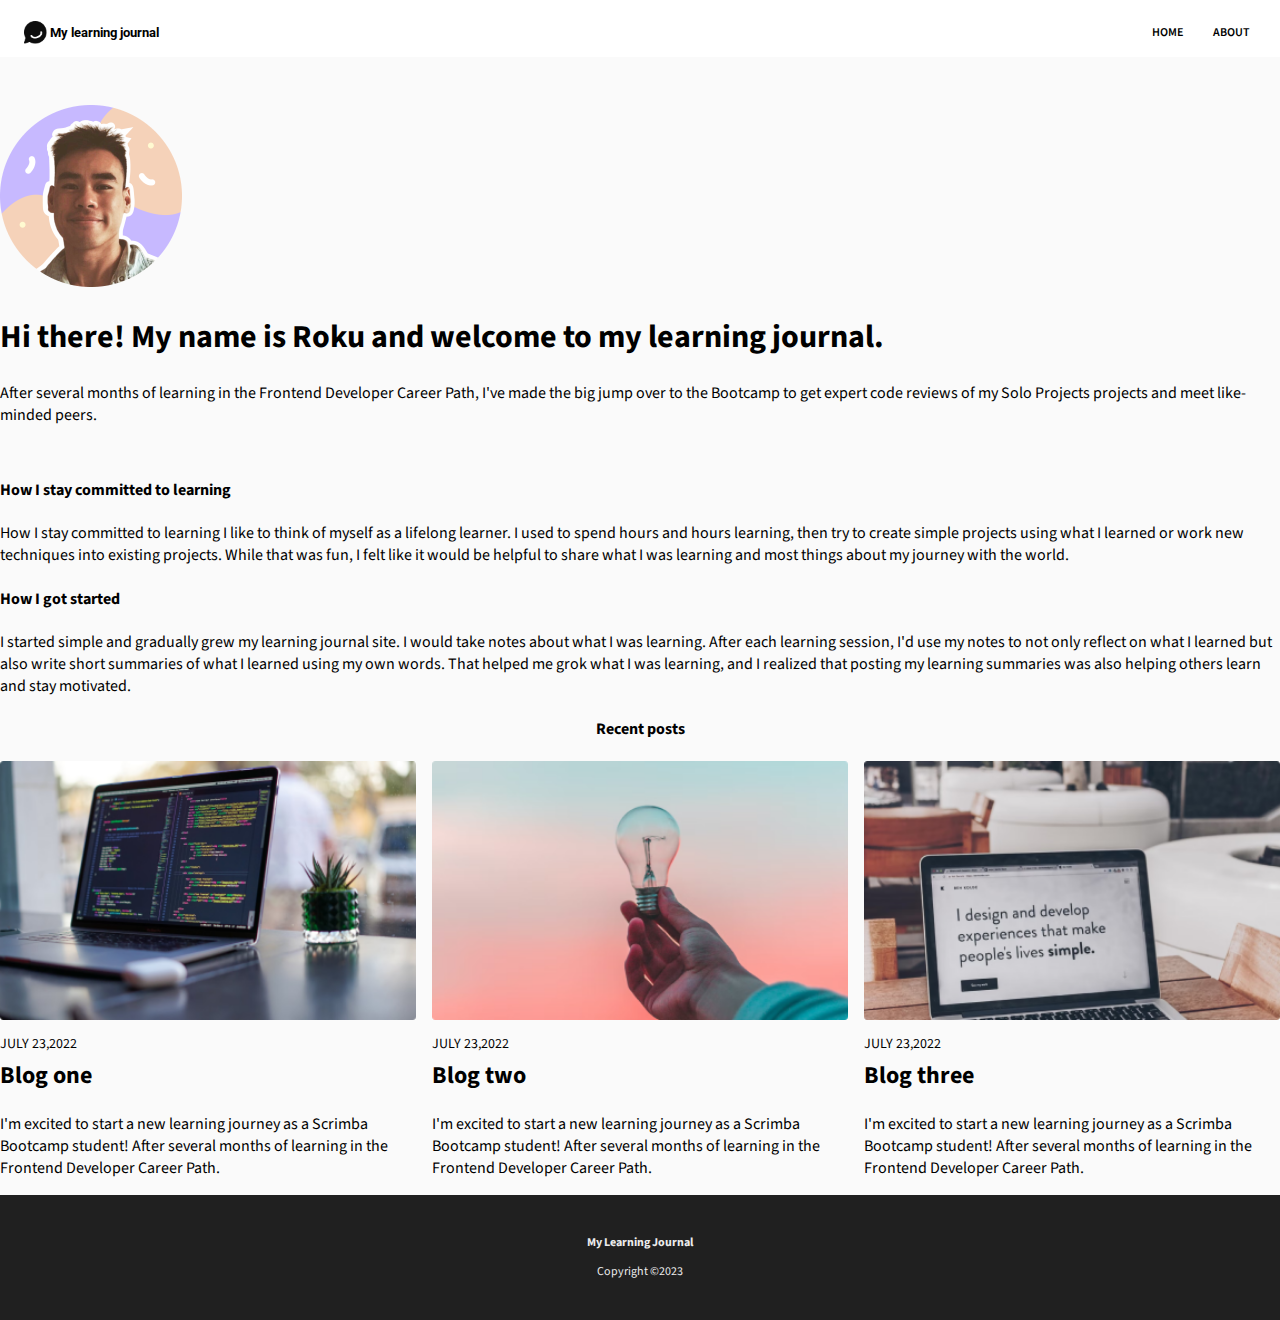
==== about.html @ bf89d670 "styling home page" ====
<!DOCTYPE html>
<html lang="en">
  <head>
    <meta charset="UTF-8" />
    <meta http-equiv="X-UA-Compatible" content="IE=edge" />
    <meta name="viewport" content="width=device-width, initial-scale=1.0" />
    <link href="style.css" rel="stylesheet" />
    <link rel="preconnect" href="https://fonts.googleapis.com" />
    <link rel="preconnect" href="https://fonts.gstatic.com" crossorigin />
    <link
      href="https://fonts.googleapis.com/css2?family=Roboto:ital,wght@0,100;0,300;0,400;0,500;0,700;0,900;1,100;1,300;1,400;1,500;1,700;1,900&family=Source+Sans+Pro:ital,wght@0,200;0,300;0,400;0,600;0,700;0,900;1,200;1,300;1,400;1,600;1,700;1,900&display=swap"
      rel="stylesheet"
    />
    <title>Document</title>
  </head>
  <body class="container--read">
    <header class="header--container">
      <div class="header--line">
        <img src="./images/image 17.png" alt="logo" />
        <h3>My learning journal</h3>
      </div>
      <nav>
        <ul class="navbar">
          <li><a href="index.html">Home</a></li>
          <li><a href="about.html">About</a></li>
        </ul>
      </nav>
    </header>
    <main class="container">


    <hero class="about--me--hero">
        <img src="images/image 18.png" alt="profile picture of me" />
        <h1 class="about--me--title">
            Hi there! My name is Roku and welcome to my learning journal.
        </h1>
        <article class="article--read--featured">
            <p class="article--featured--intro">
            After several months of learning in the Frontend Developer Career
            Path, I've made the big jump over to the Bootcamp to get expert code
            reviews of my Solo Projects projects and meet like-minded peers.
            </p>

    </hero>
      
        <h4>How I stay committed to learning</h4>
        <p>
          How I stay committed to learning I like to think of myself as a
          lifelong learner. I used to spend hours and hours learning, then try
          to create simple projects using what I learned or work new techniques
          into existing projects. While that was fun, I felt like it would be
          helpful to share what I was learning and most things about my journey
          with the world.
        </p>
        <h4>How I got started</h4>
        <p>
          I started simple and gradually grew my learning journal site. I would
          take notes about what I was learning. After each learning session, I'd
          use my notes to not only reflect on what I learned but also write
          short summaries of what I learned using my own words. That helped me
          grok what I was learning, and I realized that posting my learning
          summaries was also helping others learn and stay motivated.
        </p>
      </article>

      <section>
        <h4>Recent posts</h4>
        <div class="recent--posts">
          <article class="article--recent--read">
            <img src="./images/article-image-03.png" />
            <p class="article--date">July 23,2022</p>
            <h2 class="article--title">Blog one</h2>
            <p class="article--intro">
              I'm excited to start a new learning journey as a Scrimba Bootcamp
              student! After several months of learning in the Frontend
              Developer Career Path.
            </p>
          </article>
          <article class="article--recent--read">
            <img src="./images/article-image-02.png" />
            <p class="article--date">July 23,2022</p>
            <h2 class="article--title">Blog two</h2>
            <p class="article--intro">
              I'm excited to start a new learning journey as a Scrimba Bootcamp
              student! After several months of learning in the Frontend
              Developer Career Path.
            </p>
          </article>
          <article class="article--recent--read">
            <img src="./images/article-image-01.png" />
            <p class="article--date">July 23,2022</p>
            <h2 class="article--title">Blog three</h2>
            <p class="article--intro">
              I'm excited to start a new learning journey as a Scrimba Bootcamp
              student! After several months of learning in the Frontend
              Developer Career Path.
            </p>
          </article>
        </div>
      </section>
    </main>
    <footer>
      <p><strong>My Learning Journal</strong></p>
      <p>Copyright ©2023</p>
    </footer>
  </body>
</html>
---- style.css ----
* {
  box-sizing: border-box;
}

html,
body {
  margin: 0;
  font-family: "Source Sans Pro", sans-serif;
  max-width: 100vw;
}

/************** 
LAYOUT ************/

header {
  display: flex;
  justify-content: space-between;
}

.hero {
  height: 30%;
  display: inline-block;
}
.header--container {
  margin: 0.5em 1.5em 0em;
  align-items: center;
  grid-area: header;
}
header img {
  width: 2 1.43rem;
  height: 1.43rem;
  align-self: center;
}

nav ul,
.header--line {
  display: flex;
}

nav ul {
  justify-content: end;
}

.header--line {
  justify-content: start;
}

.article--featured {
  background-image: url("./images/article-image-hero.png");
  background-repeat: no-repeat;
  background-size: cover;
  height: 30vh;
}

.article--featured--title > a {
  text-decoration: none;
  color: white;
  margin-top: 0;
}

.article--recent img {
  width: 100%;
  object-fit: cover;
  text-align: center;
  display: block;
  margin: 0 auto;
}

.articles--container {
  display: grid;
  grid-template-columns: repeat(auto-fill, minmax(320px, 1fr));
  margin: 0;
}

footer {
  background-color: #202020;
  padding: 1.7em 0;
  text-align: center;
}

/************** 
TYPOGRAPHY ************/

.navbar > li > a {
  color: #000;
  text-decoration: none;
}

li {
  list-style: none;
  text-transform: uppercase;
  margin-left: 1.5em;
  padding: 0 0.5em;
  font-size: 0.75rem;
  font-weight: 600;
}

.header--line h3 {
  padding: 0.2em;
  font-family: "Roboto", sans-serif;
  font-size: 0.84rem;
  font-weight: 700;
}

.article--featured p,
.article--featured h1 {
  color: #fff;
  /* margin: 0 1.25em; */
}

.article--featured h1 {
  font-weight: 700;
  font-size: 2rem;
  margin: 0 auto;
}

h2 {
  font-size: 1.5rem;
  font-weight: 700;
  margin-top: 0.2em;
}
.article--featured--date {
  font-size: 0.75rem;
  line-height: 1.5;
  text-transform: uppercase;
  margin-bottom: 0.2em;
}

.article--featured--intro {
  margin-top: 0.4em;
}

.article--recent {
  margin: 2em 1.25em;
}

.article--date {
  font-weight: 400;
  font-size: 0.875rem;
  text-transform: uppercase;
  margin-bottom: 0;
}

.view--more > a {
  display: block;
  text-align: center;
  margin: 1em auto 2em;
  color: #000;
  font-weight: 700;
  font-size: 1rem;
  line-height: 1.5;
}

footer p {
  font-size: 0.75rem;
  color: #ececec;
}

/************** 
MEDIA QUERIES ************/

@media (min-width: 570px) {
  .article--featured > p {
    text-align: start;
    max-width: 70%;
    vertical-align: sub;
  }
  .container--read--post {
    margin: 0;
  }
  .article--featured {
    height: 40vh;
    padding-left: 2em;
    padding-top: 10em;
  }

  .article--featured--intro {
    padding-bottom: 2em;
  }
}

/********************************************************************** FEATURED.HTML******************************************************************************

/************** 
LAYOUT ************/

.article--read--featured > img {
  display: block;
  margin: 0 auto;
  text-align: center;
  width: 90%;
  object-fit: cover;
}

.container--read--post {
  margin: 0;
  padding: 1.5em;
}

.article--read--featured > img {
  width: 100%;
}

.recent--posts {
  margin: 0;
  display: grid;
  grid-template-columns: repeat(auto-fit, minmax(250px, 1fr));
  gap: 1em;
}

section > h4 {
  text-align: center;
}

.article--recent--read > img {
  display: block;
  text-align: center;
  margin: 0 auto;
  width: 100%;
}

main {
  margin: 0 1.5em;
}

.about--me--hero > img {
  margin-top: 1.5em;
}

/********************************************************************** ABOUTME.HTML******************************************************************************/

@media (min-width: 570px) {
  .about--me--hero > img {
    margin-top: 3em;
  }

  main {
    margin: 0;
    padding: 0;
    background-color: #fafafa;
  }
}
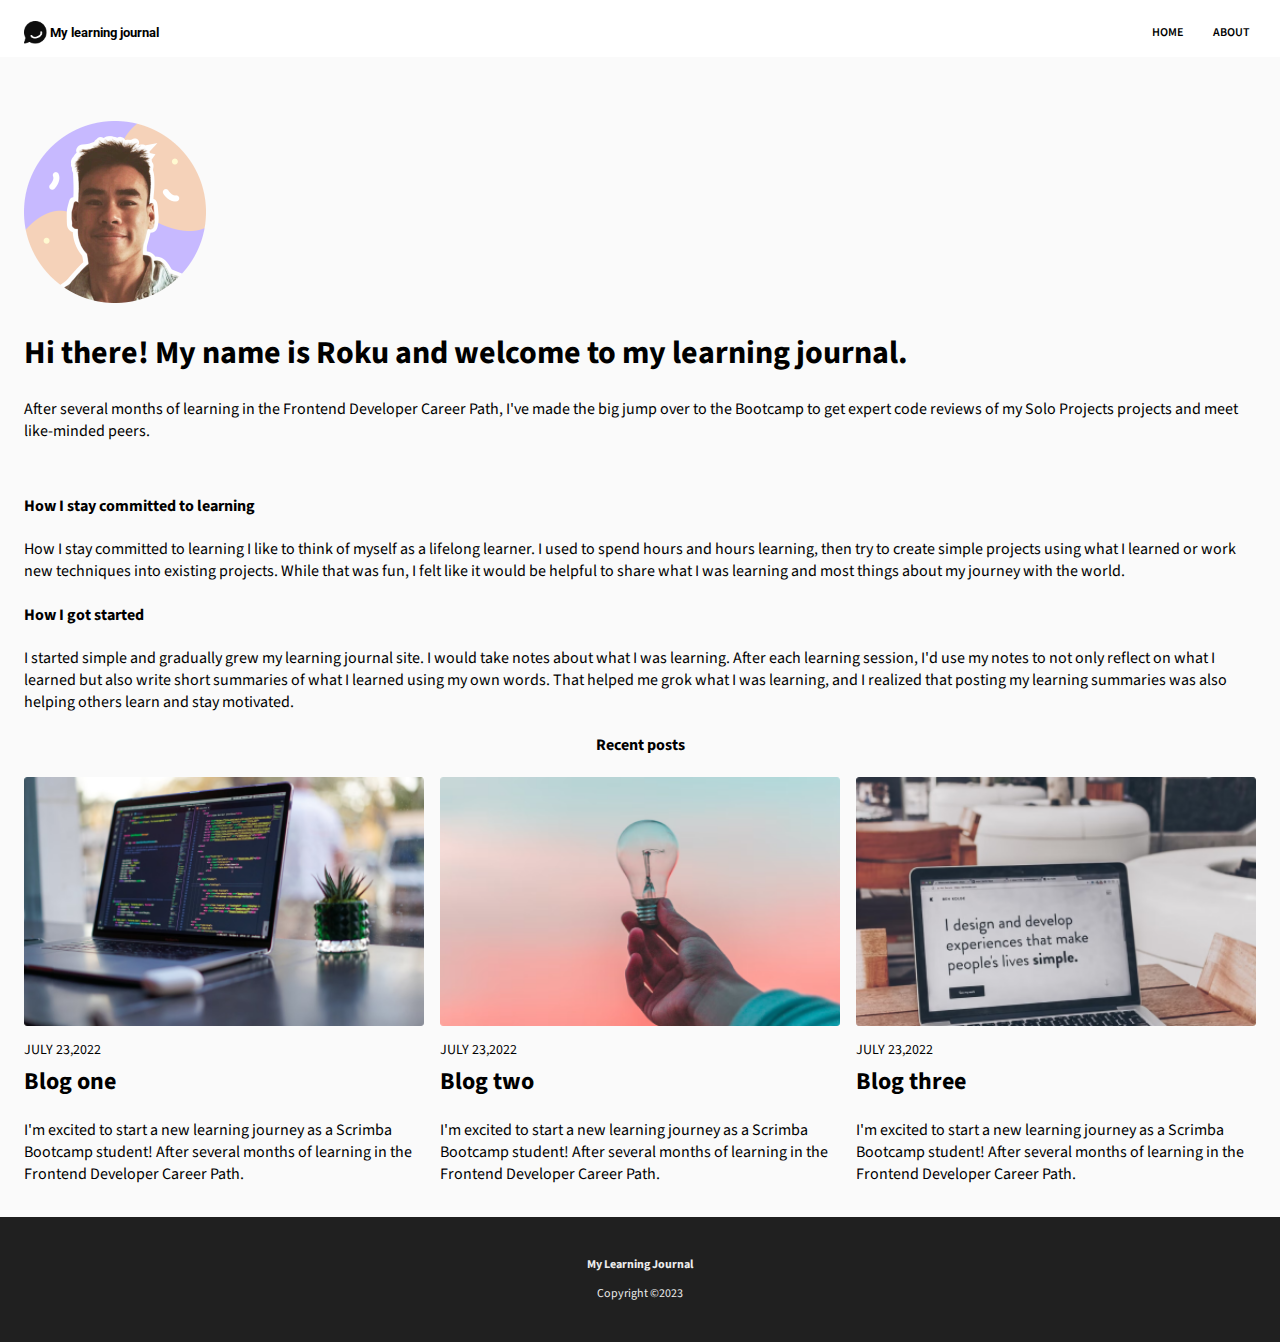
==== commit fce8945f: "layout updates" ====
--- a/about.html
+++ b/about.html
@@ -26,7 +26,7 @@
         </ul>
       </nav>
     </header>
-    <main class="container">
+    <main class="container about--me--container">
 
 
     <hero class="about--me--hero">
--- a/style.css
+++ b/style.css
@@ -144,7 +144,7 @@
 .view--more > a {
   display: block;
   text-align: center;
-  margin: 1em auto 2em;
+  padding-bottom: 1.5em;
   color: #000;
   font-weight: 700;
   font-size: 1rem;
@@ -177,6 +177,9 @@
   .article--featured--intro {
     padding-bottom: 2em;
   }
+  .view--more > a {
+    background-color: #fafafa;
+  }
 }
 
 /********************************************************************** FEATURED.HTML******************************************************************************
@@ -219,8 +222,8 @@
   width: 100%;
 }
 
-main {
-  margin: 0 1.5em;
+.about--me--container {
+  padding: 1em 1.5em;
 }
 
 .about--me--hero > img {
